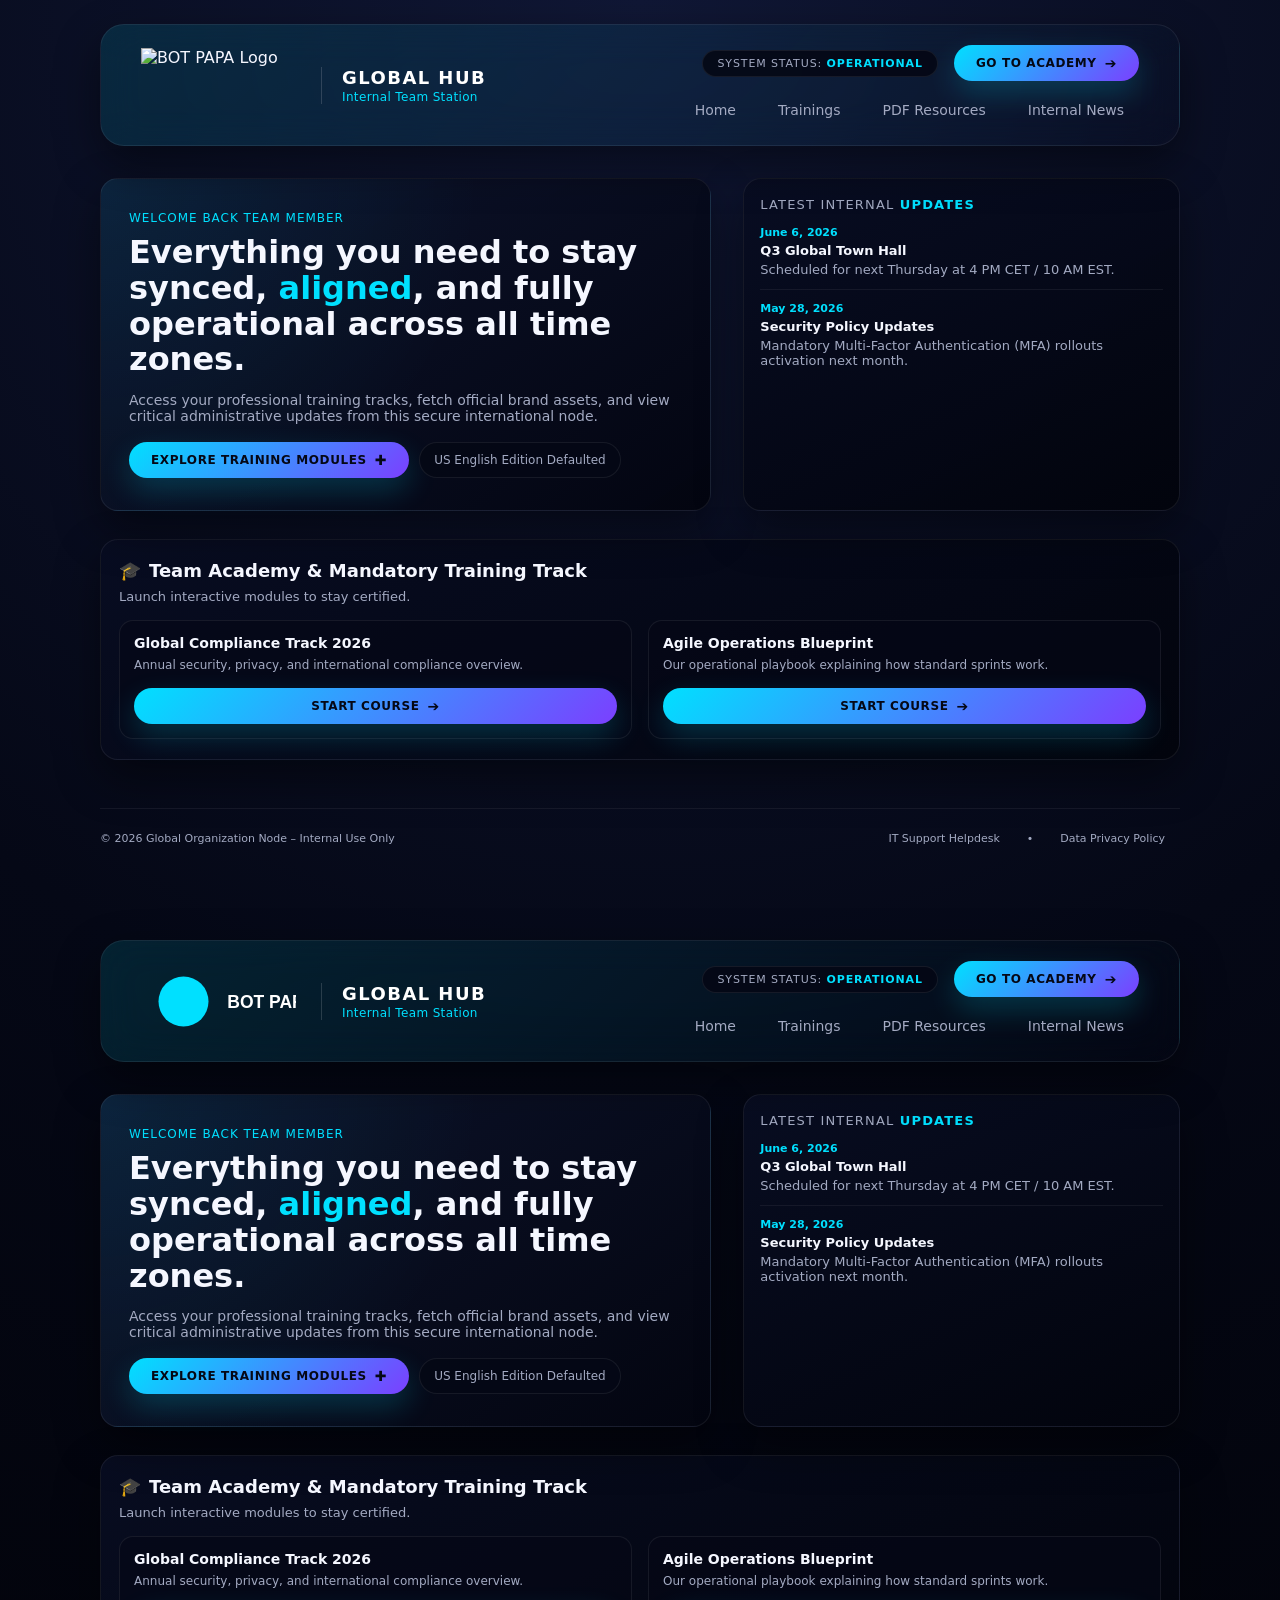
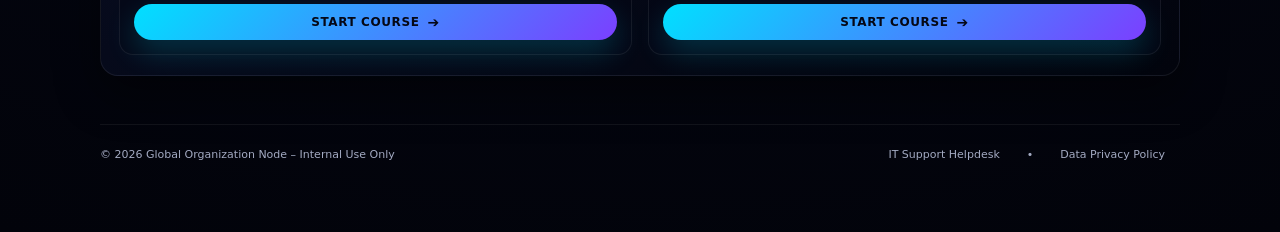
==== index.html @ cfbc8896 "Update index.html" ====
<!DOCTYPE html><!DOCTYPE html>
<html lang="de">
<head>
  <meta charset="UTF-8" />
  <meta name="viewport" content="width=device-width, initial-scale=1" />
  <title>Global Team Hub | Intranet</title>
  
  <style>
    :root {
      --bg: #050816;
      --bg-soft: #0b1020;
      --accent: #00e0ff;
      --accent-soft: rgba(0, 224, 255, 0.12);
      --text: #f5f7ff;
      --muted: #a3aac2;
      --shadow-soft: 0 18px 45px rgba(0, 0, 0, 0.45);
      --radius-lg: 18px;
      --radius-full: 999px;
      --border-soft: 1px solid rgba(255, 255, 255, 0.07);
      --font-sans: system-ui, -apple-system, BlinkMacSystemFont, "SF Pro Text", "Segoe UI", sans-serif;
    }

    * { box-sizing: border-box; }

    body {
      margin: 0;
      font-family: var(--font-sans);
      background: radial-gradient(circle at top, #101735 0, #050816 55%, #02030a 100%);
      color: var(--text);
      -webkit-font-smoothing: antialiased;
    }

    a {
      color: var(--accent);
      text-decoration: none;
    }
    a:hover {
      text-decoration: underline;
    }

    .page {
      max-width: 1120px;
      margin: 0 auto;
      padding: 24px 20px 64px;
    }

    /* --- STICKY HEADER --- */
    header {
      display: flex;
      align-items: center;
      justify-content: space-between;
      gap: 32px;
      min-height: 110px; 
      padding: 20px 40px; 
      margin-bottom: 32px;
      border-radius: 24px;
      border: var(--border-soft);
      background: linear-gradient(135deg, rgba(0, 224, 255, 0.12), transparent);
      backdrop-filter: blur(20px);
      box-shadow: var(--shadow-soft);
      position: sticky;
      top: 16px;
      z-index: 10;
    }

    .brand {
      display: flex;
      align-items: center;
      gap: 24px;
    }

    /* Logo-Container optimiert für die transparente PNG-Datei */
    .brand-mark {
      height: 65px;   
      display: flex;
      align-items: center;
      justify-content: center;
      flex-shrink: 0;
    }

    .brand-mark img {
      height: 100%;
      width: auto;
      object-fit: contain; 
      display: block;
    }

    .brand-text-block {
      display: flex;
      flex-direction: column;
      gap: 2px;
      border-left: 1px solid rgba(255, 255, 255, 0.15);
      padding-left: 24px;
    }

    .brand-text-title {
      font-weight: 800;
      letter-spacing: 0.08em;
      text-transform: uppercase;
      font-size: 18px;
      color: #ffffff;
    }

    .brand-text-sub {
      font-size: 12px;
      color: var(--accent);
      letter-spacing: 0.03em;
    }

    .header-right {
      display: flex;
      flex-direction: column;
      align-items: flex-end;
      gap: 14px;
      flex: 1;
    }

    .header-top-row, .header-bottom-row {
      display: flex;
      align-items: center;
      justify-content: flex-end;
      gap: 16px;
      width: 100%;
    }

    .pill {
      border-radius: var(--radius-full);
      padding: 6px 14px;
      font-size: 11px;
      text-transform: uppercase;
      letter-spacing: 0.08em;
      border: var(--border-soft);
      color: var(--muted);
      background: rgba(5, 8, 22, 0.9);
      white-space: nowrap;
    }

    .pill strong {
      color: var(--accent);
    }

    .nav-links {
      display: flex;
      align-items: center;
      gap: 12px;
      font-size: 14px;
    }

    .nav-links a {
      color: var(--muted);
      text-decoration: none;
      padding: 6px 14px;
      border-radius: 999px;
      border: 1px solid transparent;
      transition: all 0.2s ease;
    }

    .nav-links a:hover {
      border-color: rgba(0, 224, 255, 0.3);
      background: rgba(0, 224, 255, 0.08);
      color: #ffffff;
    }

    .btn-primary {
      border-radius: var(--radius-full);
      padding: 10px 22px;
      border: none;
      outline: none;
      cursor: pointer;
      font-size: 12px;
      font-weight: 700;
      letter-spacing: 0.05em;
      text-transform: uppercase;
      background: linear-gradient(135deg, #00e0ff, #7b3fff);
      color: #050816;
      box-shadow: 0 12px 30px rgba(0, 224, 255, 0.2);
      display: inline-flex;
      align-items: center;
      gap: 8px;
      white-space: nowrap;
      transition: transform 0.2s, filter 0.2s;
    }

    .btn-primary span { font-size: 14px; }

    .btn-primary:hover {
      filter: brightness(1.1);
      transform: translateY(-1px);
      text-decoration: none;
    }

    .btn-secondary {
      border-radius: var(--radius-full);
      padding: 8px 14px;
      font-size: 12px;
      border: var(--border-soft);
      color: var(--muted);
      background: rgba(5, 8, 22, 0.9);
      display: inline-flex;
      align-items: center;
      gap: 6px;
    }

    /* --- LAYOUT GRID --- */
    .grid {
      display: grid;
      grid-template-columns: minmax(0, 1.4fr) minmax(0, 1fr);
      gap: 32px;
      align-items: stretch;
    }

    .hero {
      padding: 32px 28px;
      border-radius: var(--radius-lg);
      border: var(--border-soft);
      background: radial-gradient(circle at top left, rgba(0, 224, 255, 0.08), transparent 55%),
        linear-gradient(145deg, rgba(14, 21, 47, 0.95), rgba(3, 5, 16, 0.98));
      box-shadow: var(--shadow-soft);
    }

    .hero-kicker {
      font-size: 12px;
      text-transform: uppercase;
      letter-spacing: 0.08em;
      color: var(--accent);
      margin-bottom: 10px;
    }

    .hero-title {
      font-size: clamp(26px, 3.1vw, 32px);
      line-height: 1.12;
      margin: 0 0 12px;
    }

    .hero-title span { color: var(--accent); }

    .hero-sub {
      font-size: 14px;
      color: var(--muted);
      max-width: 580px;
      margin-bottom: 18px;
    }

    .hero-actions {
      display: flex;
      flex-wrap: wrap;
      gap: 10px;
    }

    .card {
      padding: 18px 16px;
      border-radius: var(--radius-lg);
      border: var(--border-soft);
      background: linear-gradient(155deg, rgba(8, 13, 34, 0.97), rgba(2, 4, 13, 0.98));
      box-shadow: var(--shadow-soft);
      font-size: 13px;
    }

    .card-title {
      font-size: 13px;
      text-transform: uppercase;
      letter-spacing: 0.09em;
      color: var(--muted);
      margin-bottom: 14px;
    }

    .card-title strong { color: var(--accent); }

    .news-item {
      border-bottom: 1px solid rgba(255, 255, 255, 0.06);
      padding-bottom: 12px;
      margin-bottom: 12px;
    }

    .news-item:last-child {
      border-bottom: none;
      padding-bottom: 0;
      margin-bottom: 0;
    }

    .news-date {
      font-size: 11px;
      color: var(--accent);
      margin-bottom: 4px;
      font-weight: 600;
    }

    .section {
      margin-top: 28px;
      padding: 20px 18px;
      border-radius: var(--radius-lg);
      border: var(--border-soft);
      background: linear-gradient(155deg, rgba(8, 13, 34, 0.95), rgba(2, 4, 13, 0.98));
      box-shadow: var(--shadow-soft);
      font-size: 14px;
    }

    .section h2 {
      margin-top: 0;
      margin-bottom: 8px;
      font-size: 18px;
      display: flex;
      align-items: center;
      gap: 8px;
    }

    .section p.section-intro {
      margin: 0 0 16px;
      color: var(--muted);
      font-size: 13px;
    }

    .section-grid {
      display: grid;
      grid-template-columns: repeat(auto-fit, minmax(240px, 1fr));
      gap: 16px;
      margin-top: 12px;
    }

    .content-box {
      background: rgba(5, 8, 22, 0.6);
      border: var(--border-soft);
      padding: 14px;
      border-radius: calc(var(--radius-lg) - 4px);
      display: flex;
      flex-direction: column;
      justify-content: space-between;
    }

    .content-box h3 {
      font-size: 14px;
      margin: 0 0 6px 0;
      color: var(--text);
    }

    .content-box p {
      font-size: 12px;
      color: var(--muted);
      margin: 0 0 14px 0;
      line-height: 1.4;
    }

    footer {
      margin-top: 48px;
      padding-top: 16px;
      border-top: 1px solid rgba(255, 255, 255, 0.06);
      font-size: 11px;
      color: var(--muted);
      display: flex;
      flex-wrap: wrap;
      gap: 10px;
      justify-content: space-between;
      align-items: center;
    }

    @media (max-width: 900px) {
      header {
        position: static;
        min-height: auto;
        flex-direction: column;
        align-items: flex-start;
        padding: 24px;
        border-radius: 18px;
      }
      .brand {
        width: 100%;
        justify-content: flex-start;
      }
      .brand-text-block {
        border-left: none;
        padding-left: 0;
        margin-top: 8px;
      }
      .grid { grid-template-columns: minmax(0, 1fr); }
      .header-right {
        align-items: flex-start;
        width: 100%;
      }
      .header-top-row, .header-bottom-row {
        justify-content: flex-start;
        flex-wrap: wrap;
        row-gap: 8px;
      }
      .nav-links { flex-wrap: wrap; }
    }
  </style>
</head>
<body>

  <div class="page">
    
    <header>
      <div class="brand">
        <div class="brand-mark">
          <img src="BOT_PAPA-removebg.png" alt="BOT PAPA Logo" />
        </div>
        <div class="brand-text-block">
          <div class="brand-text-title">Global Hub</div>
          <div class="brand-text-sub">Internal Team Station</div>
        </div>
      </div>
      <div class="header-right">
        <div class="header-top-row">
          <div class="pill">
            System Status: <strong>Operational</strong>
          </div>
          <a href="#trainings" class="btn-primary">
            Go to Academy <span>➔</span>
          </a>
        </div>
        <div class="header-bottom-row">
          <nav class="nav-links">
            <a href="#welcome">Home</a>
            <a href="#trainings">Trainings</a>
            <a href="#handouts">PDF Resources</a>
            <a href="#news">Internal News</a>
          </nav>
        </div>
      </div>
    </header>

    <main class="grid" id="welcome">
      <section class="hero">
        <div class="hero-kicker">Welcome Back Team Member</div>
        <h1 class="hero-title">
          Everything you need to stay synced, <span>aligned</span>, and fully operational across all time zones.
        </h1>
        <p class="hero-sub">
          Access your professional training tracks, fetch official brand assets, and view critical administrative updates from this secure international node.
        </p>
        <div class="hero-actions">
          <a href="#trainings" class="btn-primary">
            Explore Training Modules <span>✚</span>
          </a>
          <div class="btn-secondary">
            US English Edition Defaulted
          </div>
        </div>
      </section>

      <aside id="news" class="card">
        <div class="card-title">Latest Internal <strong>Updates</strong></div>
        <div class="news-item">
          <div class="news-date">June 6, 2026</div>
          <p style="margin: 0; color: var(--text); font-weight: 600;">Q3 Global Town Hall</p>
          <p style="color: var(--muted); margin: 4px 0 0 0;">Scheduled for next Thursday at 4 PM CET / 10 AM EST.</p>
        </div>
        <div class="news-item">
          <div class="news-date">May 28, 2026</div>
          <p style="margin: 0; color: var(--text); font-weight: 600;">Security Policy Updates</p>
          <p style="color: var(--muted); margin: 4px 0 0 0;">Mandatory Multi-Factor Authentication (MFA) rollouts activation next month.</p>
        </div>
      </aside>
    </main>

    <section class="section" id="trainings">
      <h2><span>🎓</span> Team Academy &amp; Mandatory Training Track</h2>
      <p class="section-intro">Launch interactive modules to stay certified.</p>
      <div class="section-grid">
        <div class="content-box">
          <div>
            <h3>Global Compliance Track 2026</h3>
            <p>Annual security, privacy, and international compliance overview.</p>
          </div>
          <a href="#" class="btn-primary" style="justify-content: center;">Start Course <span>➔</span></a>
        </div>
        <div class="content-box">
          <div>
            <h3>Agile Operations Blueprint</h3>
            <p>Our operational playbook explaining how standard sprints work.</p>
          </div>
          <a href="#" class="btn-primary" style="justify-content: center;">Start Course <span>➔</span></a>
        </div>
      </div>
    </section>

    <footer>
      <div>© 2026 Global Organization Node – Internal Use Only</div>
      <div class="nav-links" style="font-size: 11px;">
        <a href="#">IT Support Helpdesk</a>
        <span>•</span>
        <a href="#">Data Privacy Policy</a>
      </div>
    </footer>
  </div>

</body>
</html>
<html lang="de">
<head>
  <meta charset="UTF-8" />
  <meta name="viewport" content="width=device-width, initial-scale=1" />
  <title>Global Team Hub | Intranet</title>
  
  <style>
    :root {
      --bg: #050816;
      --bg-soft: #0b1020;
      --accent: #00e0ff;
      --accent-soft: rgba(0, 224, 255, 0.12);
      --text: #f5f7ff;
      --muted: #a3aac2;
      --shadow-soft: 0 18px 45px rgba(0, 0, 0, 0.45);
      --radius-lg: 18px;
      --radius-full: 999px;
      --border-soft: 1px solid rgba(255, 255, 255, 0.07);
      --font-sans: system-ui, -apple-system, BlinkMacSystemFont, "SF Pro Text", "Segoe UI", sans-serif;
    }

    * { box-sizing: border-box; }

    body {
      margin: 0;
      font-family: var(--font-sans);
      background: radial-gradient(circle at top, #101735 0, #050816 55%, #02030a 100%);
      color: var(--text);
      -webkit-font-smoothing: antialiased;
    }

    a {
      color: var(--accent);
      text-decoration: none;
    }
    a:hover {
      text-decoration: underline;
    }

    .page {
      max-width: 1120px;
      margin: 0 auto;
      padding: 24px 20px 64px;
    }

    /* --- MASSIVER STICKY HEADER --- */
    header {
      display: flex;
      align-items: center;
      justify-content: space-between;
      gap: 32px;
      min-height: 120px; 
      padding: 20px 40px; 
      margin-bottom: 32px;
      border-radius: 24px;
      border: var(--border-soft);
      background: linear-gradient(135deg, rgba(0, 224, 255, 0.12), transparent);
      backdrop-filter: blur(20px);
      box-shadow: var(--shadow-soft);
      position: sticky;
      top: 16px;
      z-index: 10;
    }

    .brand {
      display: flex;
      align-items: center;
      gap: 20px;
    }

    /* Neu strukturierter Logo-Container ohne weiße Hintergrund-Box */
    .brand-mark {
      width: 160px;   
      height: 75px;   
      display: flex;
      align-items: center;
      justify-content: center;
      overflow: hidden;
      flex-shrink: 0;
    }

    .brand-mark img {
      width: 100%;
      height: 100%;
      object-fit: contain; 
      display: block;
    }

    .brand-text-block {
      display: flex;
      flex-direction: column;
      gap: 2px;
      border-left: 1px solid rgba(255, 255, 255, 0.15);
      padding-left: 20px;
    }

    .brand-text-title {
      font-weight: 800;
      letter-spacing: 0.08em;
      text-transform: uppercase;
      font-size: 18px;
      color: #ffffff;
    }

    .brand-text-sub {
      font-size: 12px;
      color: var(--accent);
      letter-spacing: 0.03em;
    }

    .header-right {
      display: flex;
      flex-direction: column;
      align-items: flex-end;
      gap: 14px;
      flex: 1;
    }

    .header-top-row, .header-bottom-row {
      display: flex;
      align-items: center;
      justify-content: flex-end;
      gap: 16px;
      width: 100%;
    }

    .pill {
      border-radius: var(--radius-full);
      padding: 6px 14px;
      font-size: 11px;
      text-transform: uppercase;
      letter-spacing: 0.08em;
      border: var(--border-soft);
      color: var(--muted);
      background: rgba(5, 8, 22, 0.9);
      white-space: nowrap;
    }

    .pill strong {
      color: var(--accent);
    }

    .nav-links {
      display: flex;
      align-items: center;
      gap: 12px;
      font-size: 14px;
    }

    .nav-links a {
      color: var(--muted);
      text-decoration: none;
      padding: 6px 14px;
      border-radius: 999px;
      border: 1px solid transparent;
      transition: all 0.2s ease;
    }

    .nav-links a:hover {
      border-color: rgba(0, 224, 255, 0.3);
      background: rgba(0, 224, 255, 0.08);
      color: #ffffff;
    }

    .btn-primary {
      border-radius: var(--radius-full);
      padding: 10px 22px;
      border: none;
      outline: none;
      cursor: pointer;
      font-size: 12px;
      font-weight: 700;
      letter-spacing: 0.05em;
      text-transform: uppercase;
      background: linear-gradient(135deg, #00e0ff, #7b3fff);
      color: #050816;
      box-shadow: 0 12px 30px rgba(0, 224, 255, 0.2);
      display: inline-flex;
      align-items: center;
      gap: 8px;
      white-space: nowrap;
      transition: transform 0.2s, filter 0.2s;
    }

    .btn-primary span { font-size: 14px; }

    .btn-primary:hover {
      filter: brightness(1.1);
      transform: translateY(-1px);
      text-decoration: none;
    }

    .btn-secondary {
      border-radius: var(--radius-full);
      padding: 8px 14px;
      font-size: 12px;
      border: var(--border-soft);
      color: var(--muted);
      background: rgba(5, 8, 22, 0.9);
      display: inline-flex;
      align-items: center;
      gap: 6px;
    }

    /* --- LAYOUT GRID --- */
    .grid {
      display: grid;
      grid-template-columns: minmax(0, 1.4fr) minmax(0, 1fr);
      gap: 32px;
      align-items: stretch;
    }

    .hero {
      padding: 32px 28px;
      border-radius: var(--radius-lg);
      border: var(--border-soft);
      background: radial-gradient(circle at top left, rgba(0, 224, 255, 0.08), transparent 55%),
        linear-gradient(145deg, rgba(14, 21, 47, 0.95), rgba(3, 5, 16, 0.98));
      box-shadow: var(--shadow-soft);
    }

    .hero-kicker {
      font-size: 12px;
      text-transform: uppercase;
      letter-spacing: 0.08em;
      color: var(--accent);
      margin-bottom: 10px;
    }

    .hero-title {
      font-size: clamp(26px, 3.1vw, 32px);
      line-height: 1.12;
      margin: 0 0 12px;
    }

    .hero-title span { color: var(--accent); }

    .hero-sub {
      font-size: 14px;
      color: var(--muted);
      max-width: 580px;
      margin-bottom: 18px;
    }

    .hero-actions {
      display: flex;
      flex-wrap: wrap;
      gap: 10px;
    }

    .card {
      padding: 18px 16px;
      border-radius: var(--radius-lg);
      border: var(--border-soft);
      background: linear-gradient(155deg, rgba(8, 13, 34, 0.97), rgba(2, 4, 13, 0.98));
      box-shadow: var(--shadow-soft);
      font-size: 13px;
    }

    .card-title {
      font-size: 13px;
      text-transform: uppercase;
      letter-spacing: 0.09em;
      color: var(--muted);
      margin-bottom: 14px;
    }

    .card-title strong { color: var(--accent); }

    .news-item {
      border-bottom: 1px solid rgba(255, 255, 255, 0.06);
      padding-bottom: 12px;
      margin-bottom: 12px;
    }

    .news-item:last-child {
      border-bottom: none;
      padding-bottom: 0;
      margin-bottom: 0;
    }

    .news-date {
      font-size: 11px;
      color: var(--accent);
      margin-bottom: 4px;
      font-weight: 600;
    }

    .section {
      margin-top: 28px;
      padding: 20px 18px;
      border-radius: var(--radius-lg);
      border: var(--border-soft);
      background: linear-gradient(155deg, rgba(8, 13, 34, 0.95), rgba(2, 4, 13, 0.98));
      box-shadow: var(--shadow-soft);
      font-size: 14px;
    }

    .section h2 {
      margin-top: 0;
      margin-bottom: 8px;
      font-size: 18px;
      display: flex;
      align-items: center;
      gap: 8px;
    }

    .section p.section-intro {
      margin: 0 0 16px;
      color: var(--muted);
      font-size: 13px;
    }

    .section-grid {
      display: grid;
      grid-template-columns: repeat(auto-fit, minmax(240px, 1fr));
      gap: 16px;
      margin-top: 12px;
    }

    .content-box {
      background: rgba(5, 8, 22, 0.6);
      border: var(--border-soft);
      padding: 14px;
      border-radius: calc(var(--radius-lg) - 4px);
      display: flex;
      flex-direction: column;
      justify-content: space-between;
    }

    .content-box h3 {
      font-size: 14px;
      margin: 0 0 6px 0;
      color: var(--text);
    }

    .content-box p {
      font-size: 12px;
      color: var(--muted);
      margin: 0 0 14px 0;
      line-height: 1.4;
    }

    footer {
      margin-top: 48px;
      padding-top: 16px;
      border-top: 1px solid rgba(255, 255, 255, 0.06);
      font-size: 11px;
      color: var(--muted);
      display: flex;
      flex-wrap: wrap;
      gap: 10px;
      justify-content: space-between;
      align-items: center;
    }

    @media (max-width: 900px) {
      header {
        position: static;
        min-height: auto;
        flex-direction: column;
        align-items: flex-start;
        padding: 24px;
        border-radius: 18px;
      }
      .brand {
        width: 100%;
        justify-content: flex-start;
      }
      .brand-text-block {
        border-left: none;
        padding-left: 0;
      }
      .grid { grid-template-columns: minmax(0, 1fr); }
      .header-right {
        align-items: flex-start;
        width: 100%;
      }
      .header-top-row, .header-bottom-row {
        justify-content: flex-start;
        flex-wrap: wrap;
        row-gap: 8px;
      }
      .nav-links { flex-wrap: wrap; }
    }
  </style>
</head>
<body>

  <div class="page">
    
    <header>
      <div class="brand">
        <div class="brand-mark">
          <img src="BOT_PAPA-removebg.png" onerror="this.onerror=null; this.src='data:image/svg+xml;utf8,<svg xmlns=\'http://www.w3.org/2000/svg\' viewBox=\'0 0 120 60\'><circle cx=\'30\' cy=\'30\' r=\'20\' fill=\'%2300e0ff\'/><text x=\'65\' y=\'35\' font-family=\'sans-serif\' font-size=\'14\' fill=\'%23ffffff\' font-weight=\'bold\'>BOT PAPA</text></svg>';" alt="BOT PAPA Logo" />
        </div>
        <div class="brand-text-block">
          <div class="brand-text-title">Global Hub</div>
          <div class="brand-text-sub">Internal Team Station</div>
        </div>
      </div>
      <div class="header-right">
        <div class="header-top-row">
          <div class="pill">
            System Status: <strong>Operational</strong>
          </div>
          <a href="#trainings" class="btn-primary">
            Go to Academy <span>➔</span>
          </a>
        </div>
        <div class="header-bottom-row">
          <nav class="nav-links">
            <a href="#welcome">Home</a>
            <a href="#trainings">Trainings</a>
            <a href="#handouts">PDF Resources</a>
            <a href="#news">Internal News</a>
          </nav>
        </div>
      </div>
    </header>

    <main class="grid" id="welcome">
      <section class="hero">
        <div class="hero-kicker">Welcome Back Team Member</div>
        <h1 class="hero-title">
          Everything you need to stay synced, <span>aligned</span>, and fully operational across all time zones.
        </h1>
        <p class="hero-sub">
          Access your professional training tracks, fetch official brand assets, and view critical administrative updates from this secure international node.
        </p>
        <div class="hero-actions">
          <a href="#trainings" class="btn-primary">
            Explore Training Modules <span>✚</span>
          </a>
          <div class="btn-secondary">
            US English Edition Defaulted
          </div>
        </div>
      </section>

      <aside id="news" class="card">
        <div class="card-title">Latest Internal <strong>Updates</strong></div>
        <div class="news-item">
          <div class="news-date">June 6, 2026</div>
          <p style="margin: 0; color: var(--text); font-weight: 600;">Q3 Global Town Hall</p>
          <p style="color: var(--muted); margin: 4px 0 0 0;">Scheduled for next Thursday at 4 PM CET / 10 AM EST.</p>
        </div>
        <div class="news-item">
          <div class="news-date">May 28, 2026</div>
          <p style="margin: 0; color: var(--text); font-weight: 600;">Security Policy Updates</p>
          <p style="color: var(--muted); margin: 4px 0 0 0;">Mandatory Multi-Factor Authentication (MFA) rollouts activation next month.</p>
        </div>
      </aside>
    </main>

    <section class="section" id="trainings">
      <h2><span>🎓</span> Team Academy &amp; Mandatory Training Track</h2>
      <p class="section-intro">Launch interactive modules to stay certified.</p>
      <div class="section-grid">
        <div class="content-box">
          <div>
            <h3>Global Compliance Track 2026</h3>
            <p>Annual security, privacy, and international compliance overview.</p>
          </div>
          <a href="#" class="btn-primary" style="justify-content: center;">Start Course <span>➔</span></a>
        </div>
        <div class="content-box">
          <div>
            <h3>Agile Operations Blueprint</h3>
            <p>Our operational playbook explaining how standard sprints work.</p>
          </div>
          <a href="#" class="btn-primary" style="justify-content: center;">Start Course <span>➔</span></a>
        </div>
      </div>
    </section>

    <footer>
      <div>© 2026 Global Organization Node – Internal Use Only</div>
      <div class="nav-links" style="font-size: 11px;">
        <a href="#">IT Support Helpdesk</a>
        <span>•</span>
        <a href="#">Data Privacy Policy</a>
      </div>
    </footer>
  </div>

</body>
</html>
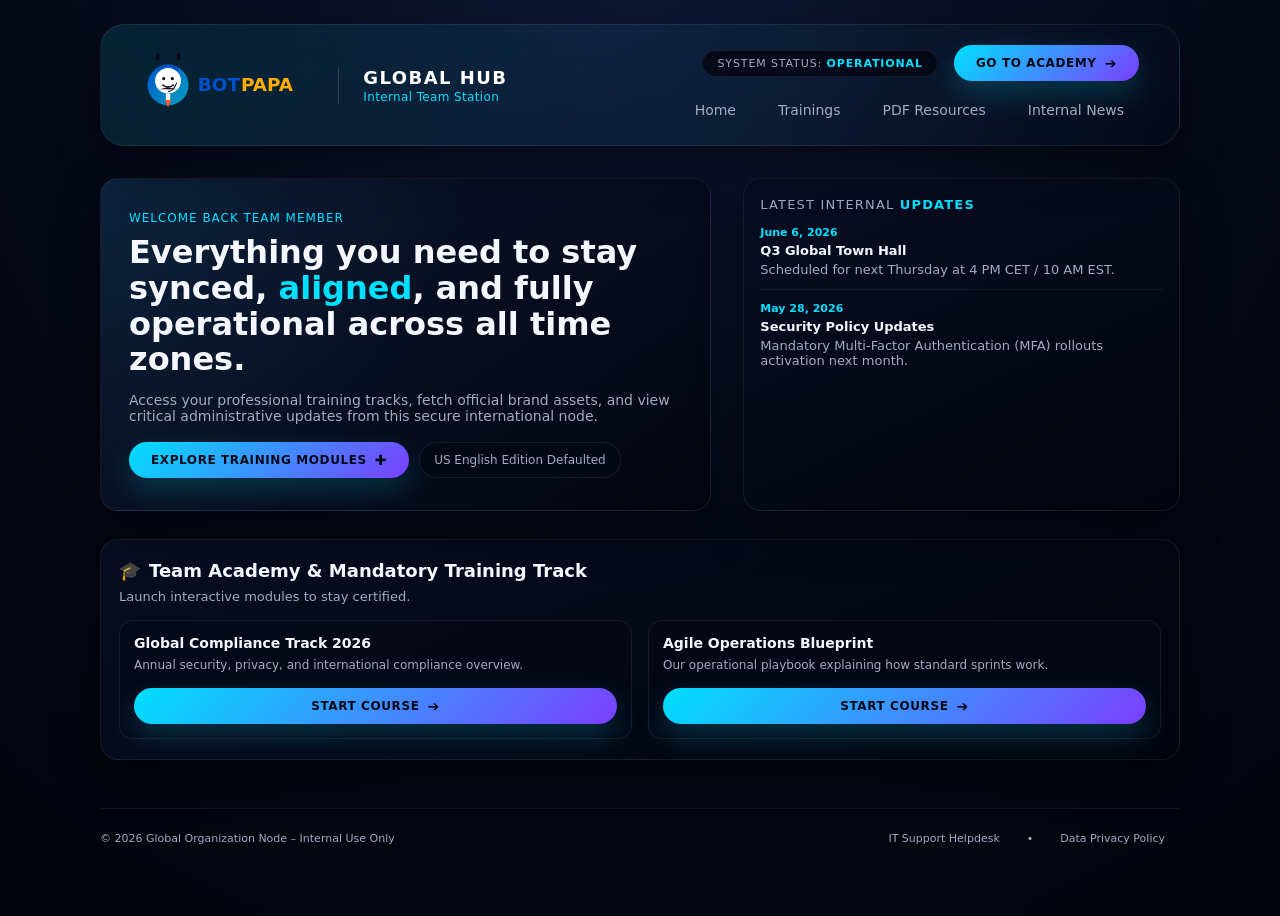
==== commit 90d6830d: "Fix HTML structure and update logo source Removed duplicate DOCTYPE declaration, updated logo image " ====
--- a/index.html
+++ b/index.html
@@ -1,4 +1,4 @@
-<!DOCTYPE html><!DOCTYPE html>
+<!DOCTYPE html>
 <html lang="de">
 <head>
   <meta charset="UTF-8" />
@@ -69,7 +69,7 @@
       gap: 24px;
     }
 
-    /* Logo-Container optimiert für die transparente PNG-Datei */
+    /* Logo-Container ohne Hintergrund-Box */
     .brand-mark {
       height: 65px;   
       display: flex;
@@ -392,7 +392,7 @@
     <header>
       <div class="brand">
         <div class="brand-mark">
-          <img src="BOT_PAPA-removebg.png" alt="BOT PAPA Logo" />
+          <img src="data:image/svg+xml;utf8,<svg xmlns='http://www.w3.org/2000/svg' viewBox='0 0 320 120' width='160' height='60'><defs><linearGradient id='grad' x1='0%' y1='0%' x2='100%' y2='100%'><stop offset='0%' stop-color='%230052cc'/><stop offset='100%' stop-color='%2300a3bf'/></linearGradient></defs><circle cx='50' cy='60' r='38' fill='url(%23grad)'/><circle cx='50' cy='52' r='24' fill='%23ffffff'/><circle cx='42' cy='48' r='3' fill='%23050816'/><circle cx='58' cy='48' r='3' fill='%23050816'/><path d='M40,60 Q50,68 60,60' fill='none' stroke='%23050816' stroke-width='3' stroke-linecap='round'/><path d='M32,32 L44,24 L56,24 L68,32' fill='none' stroke='%230052cc' stroke-width='5' stroke-linecap='round'/><rect x='28' cy='46' width='6' height='14' rx='3' fill='%23050816'/><rect x='66' cy='46' width='6' height='14' rx='3' fill='%23050816'/><path d='M66,56 Q60,72 50,72' fill='none' stroke='%23050816' stroke-width='2'/><path d='M34,68 Q50,62 66,68' fill='%23050816'/><rect x='46' y='76' width='8' height='12' fill='%23ffffff'/><polygon points='44,88 56,88 50,102' fill='%23ff5630'/><text x='105' y='72' font-family='system-ui, sans-serif' font-size='34' fill='%230052cc' font-weight='800'>BOT</text><text x='185' y='72' font-family='system-ui, sans-serif' font-size='34' fill='%23ffab00' font-weight='800'>PAPA</text></svg>" alt="BOT PAPA Logo" />
         </div>
         <div class="brand-text-block">
           <div class="brand-text-title">Global Hub</div>
@@ -486,491 +486,3 @@
 
 </body>
 </html>
-<html lang="de">
-<head>
-  <meta charset="UTF-8" />
-  <meta name="viewport" content="width=device-width, initial-scale=1" />
-  <title>Global Team Hub | Intranet</title>
-  
-  <style>
-    :root {
-      --bg: #050816;
-      --bg-soft: #0b1020;
-      --accent: #00e0ff;
-      --accent-soft: rgba(0, 224, 255, 0.12);
-      --text: #f5f7ff;
-      --muted: #a3aac2;
-      --shadow-soft: 0 18px 45px rgba(0, 0, 0, 0.45);
-      --radius-lg: 18px;
-      --radius-full: 999px;
-      --border-soft: 1px solid rgba(255, 255, 255, 0.07);
-      --font-sans: system-ui, -apple-system, BlinkMacSystemFont, "SF Pro Text", "Segoe UI", sans-serif;
-    }
-
-    * { box-sizing: border-box; }
-
-    body {
-      margin: 0;
-      font-family: var(--font-sans);
-      background: radial-gradient(circle at top, #101735 0, #050816 55%, #02030a 100%);
-      color: var(--text);
-      -webkit-font-smoothing: antialiased;
-    }
-
-    a {
-      color: var(--accent);
-      text-decoration: none;
-    }
-    a:hover {
-      text-decoration: underline;
-    }
-
-    .page {
-      max-width: 1120px;
-      margin: 0 auto;
-      padding: 24px 20px 64px;
-    }
-
-    /* --- MASSIVER STICKY HEADER --- */
-    header {
-      display: flex;
-      align-items: center;
-      justify-content: space-between;
-      gap: 32px;
-      min-height: 120px; 
-      padding: 20px 40px; 
-      margin-bottom: 32px;
-      border-radius: 24px;
-      border: var(--border-soft);
-      background: linear-gradient(135deg, rgba(0, 224, 255, 0.12), transparent);
-      backdrop-filter: blur(20px);
-      box-shadow: var(--shadow-soft);
-      position: sticky;
-      top: 16px;
-      z-index: 10;
-    }
-
-    .brand {
-      display: flex;
-      align-items: center;
-      gap: 20px;
-    }
-
-    /* Neu strukturierter Logo-Container ohne weiße Hintergrund-Box */
-    .brand-mark {
-      width: 160px;   
-      height: 75px;   
-      display: flex;
-      align-items: center;
-      justify-content: center;
-      overflow: hidden;
-      flex-shrink: 0;
-    }
-
-    .brand-mark img {
-      width: 100%;
-      height: 100%;
-      object-fit: contain; 
-      display: block;
-    }
-
-    .brand-text-block {
-      display: flex;
-      flex-direction: column;
-      gap: 2px;
-      border-left: 1px solid rgba(255, 255, 255, 0.15);
-      padding-left: 20px;
-    }
-
-    .brand-text-title {
-      font-weight: 800;
-      letter-spacing: 0.08em;
-      text-transform: uppercase;
-      font-size: 18px;
-      color: #ffffff;
-    }
-
-    .brand-text-sub {
-      font-size: 12px;
-      color: var(--accent);
-      letter-spacing: 0.03em;
-    }
-
-    .header-right {
-      display: flex;
-      flex-direction: column;
-      align-items: flex-end;
-      gap: 14px;
-      flex: 1;
-    }
-
-    .header-top-row, .header-bottom-row {
-      display: flex;
-      align-items: center;
-      justify-content: flex-end;
-      gap: 16px;
-      width: 100%;
-    }
-
-    .pill {
-      border-radius: var(--radius-full);
-      padding: 6px 14px;
-      font-size: 11px;
-      text-transform: uppercase;
-      letter-spacing: 0.08em;
-      border: var(--border-soft);
-      color: var(--muted);
-      background: rgba(5, 8, 22, 0.9);
-      white-space: nowrap;
-    }
-
-    .pill strong {
-      color: var(--accent);
-    }
-
-    .nav-links {
-      display: flex;
-      align-items: center;
-      gap: 12px;
-      font-size: 14px;
-    }
-
-    .nav-links a {
-      color: var(--muted);
-      text-decoration: none;
-      padding: 6px 14px;
-      border-radius: 999px;
-      border: 1px solid transparent;
-      transition: all 0.2s ease;
-    }
-
-    .nav-links a:hover {
-      border-color: rgba(0, 224, 255, 0.3);
-      background: rgba(0, 224, 255, 0.08);
-      color: #ffffff;
-    }
-
-    .btn-primary {
-      border-radius: var(--radius-full);
-      padding: 10px 22px;
-      border: none;
-      outline: none;
-      cursor: pointer;
-      font-size: 12px;
-      font-weight: 700;
-      letter-spacing: 0.05em;
-      text-transform: uppercase;
-      background: linear-gradient(135deg, #00e0ff, #7b3fff);
-      color: #050816;
-      box-shadow: 0 12px 30px rgba(0, 224, 255, 0.2);
-      display: inline-flex;
-      align-items: center;
-      gap: 8px;
-      white-space: nowrap;
-      transition: transform 0.2s, filter 0.2s;
-    }
-
-    .btn-primary span { font-size: 14px; }
-
-    .btn-primary:hover {
-      filter: brightness(1.1);
-      transform: translateY(-1px);
-      text-decoration: none;
-    }
-
-    .btn-secondary {
-      border-radius: var(--radius-full);
-      padding: 8px 14px;
-      font-size: 12px;
-      border: var(--border-soft);
-      color: var(--muted);
-      background: rgba(5, 8, 22, 0.9);
-      display: inline-flex;
-      align-items: center;
-      gap: 6px;
-    }
-
-    /* --- LAYOUT GRID --- */
-    .grid {
-      display: grid;
-      grid-template-columns: minmax(0, 1.4fr) minmax(0, 1fr);
-      gap: 32px;
-      align-items: stretch;
-    }
-
-    .hero {
-      padding: 32px 28px;
-      border-radius: var(--radius-lg);
-      border: var(--border-soft);
-      background: radial-gradient(circle at top left, rgba(0, 224, 255, 0.08), transparent 55%),
-        linear-gradient(145deg, rgba(14, 21, 47, 0.95), rgba(3, 5, 16, 0.98));
-      box-shadow: var(--shadow-soft);
-    }
-
-    .hero-kicker {
-      font-size: 12px;
-      text-transform: uppercase;
-      letter-spacing: 0.08em;
-      color: var(--accent);
-      margin-bottom: 10px;
-    }
-
-    .hero-title {
-      font-size: clamp(26px, 3.1vw, 32px);
-      line-height: 1.12;
-      margin: 0 0 12px;
-    }
-
-    .hero-title span { color: var(--accent); }
-
-    .hero-sub {
-      font-size: 14px;
-      color: var(--muted);
-      max-width: 580px;
-      margin-bottom: 18px;
-    }
-
-    .hero-actions {
-      display: flex;
-      flex-wrap: wrap;
-      gap: 10px;
-    }
-
-    .card {
-      padding: 18px 16px;
-      border-radius: var(--radius-lg);
-      border: var(--border-soft);
-      background: linear-gradient(155deg, rgba(8, 13, 34, 0.97), rgba(2, 4, 13, 0.98));
-      box-shadow: var(--shadow-soft);
-      font-size: 13px;
-    }
-
-    .card-title {
-      font-size: 13px;
-      text-transform: uppercase;
-      letter-spacing: 0.09em;
-      color: var(--muted);
-      margin-bottom: 14px;
-    }
-
-    .card-title strong { color: var(--accent); }
-
-    .news-item {
-      border-bottom: 1px solid rgba(255, 255, 255, 0.06);
-      padding-bottom: 12px;
-      margin-bottom: 12px;
-    }
-
-    .news-item:last-child {
-      border-bottom: none;
-      padding-bottom: 0;
-      margin-bottom: 0;
-    }
-
-    .news-date {
-      font-size: 11px;
-      color: var(--accent);
-      margin-bottom: 4px;
-      font-weight: 600;
-    }
-
-    .section {
-      margin-top: 28px;
-      padding: 20px 18px;
-      border-radius: var(--radius-lg);
-      border: var(--border-soft);
-      background: linear-gradient(155deg, rgba(8, 13, 34, 0.95), rgba(2, 4, 13, 0.98));
-      box-shadow: var(--shadow-soft);
-      font-size: 14px;
-    }
-
-    .section h2 {
-      margin-top: 0;
-      margin-bottom: 8px;
-      font-size: 18px;
-      display: flex;
-      align-items: center;
-      gap: 8px;
-    }
-
-    .section p.section-intro {
-      margin: 0 0 16px;
-      color: var(--muted);
-      font-size: 13px;
-    }
-
-    .section-grid {
-      display: grid;
-      grid-template-columns: repeat(auto-fit, minmax(240px, 1fr));
-      gap: 16px;
-      margin-top: 12px;
-    }
-
-    .content-box {
-      background: rgba(5, 8, 22, 0.6);
-      border: var(--border-soft);
-      padding: 14px;
-      border-radius: calc(var(--radius-lg) - 4px);
-      display: flex;
-      flex-direction: column;
-      justify-content: space-between;
-    }
-
-    .content-box h3 {
-      font-size: 14px;
-      margin: 0 0 6px 0;
-      color: var(--text);
-    }
-
-    .content-box p {
-      font-size: 12px;
-      color: var(--muted);
-      margin: 0 0 14px 0;
-      line-height: 1.4;
-    }
-
-    footer {
-      margin-top: 48px;
-      padding-top: 16px;
-      border-top: 1px solid rgba(255, 255, 255, 0.06);
-      font-size: 11px;
-      color: var(--muted);
-      display: flex;
-      flex-wrap: wrap;
-      gap: 10px;
-      justify-content: space-between;
-      align-items: center;
-    }
-
-    @media (max-width: 900px) {
-      header {
-        position: static;
-        min-height: auto;
-        flex-direction: column;
-        align-items: flex-start;
-        padding: 24px;
-        border-radius: 18px;
-      }
-      .brand {
-        width: 100%;
-        justify-content: flex-start;
-      }
-      .brand-text-block {
-        border-left: none;
-        padding-left: 0;
-      }
-      .grid { grid-template-columns: minmax(0, 1fr); }
-      .header-right {
-        align-items: flex-start;
-        width: 100%;
-      }
-      .header-top-row, .header-bottom-row {
-        justify-content: flex-start;
-        flex-wrap: wrap;
-        row-gap: 8px;
-      }
-      .nav-links { flex-wrap: wrap; }
-    }
-  </style>
-</head>
-<body>
-
-  <div class="page">
-    
-    <header>
-      <div class="brand">
-        <div class="brand-mark">
-          <img src="BOT_PAPA-removebg.png" onerror="this.onerror=null; this.src='data:image/svg+xml;utf8,<svg xmlns=\'http://www.w3.org/2000/svg\' viewBox=\'0 0 120 60\'><circle cx=\'30\' cy=\'30\' r=\'20\' fill=\'%2300e0ff\'/><text x=\'65\' y=\'35\' font-family=\'sans-serif\' font-size=\'14\' fill=\'%23ffffff\' font-weight=\'bold\'>BOT PAPA</text></svg>';" alt="BOT PAPA Logo" />
-        </div>
-        <div class="brand-text-block">
-          <div class="brand-text-title">Global Hub</div>
-          <div class="brand-text-sub">Internal Team Station</div>
-        </div>
-      </div>
-      <div class="header-right">
-        <div class="header-top-row">
-          <div class="pill">
-            System Status: <strong>Operational</strong>
-          </div>
-          <a href="#trainings" class="btn-primary">
-            Go to Academy <span>➔</span>
-          </a>
-        </div>
-        <div class="header-bottom-row">
-          <nav class="nav-links">
-            <a href="#welcome">Home</a>
-            <a href="#trainings">Trainings</a>
-            <a href="#handouts">PDF Resources</a>
-            <a href="#news">Internal News</a>
-          </nav>
-        </div>
-      </div>
-    </header>
-
-    <main class="grid" id="welcome">
-      <section class="hero">
-        <div class="hero-kicker">Welcome Back Team Member</div>
-        <h1 class="hero-title">
-          Everything you need to stay synced, <span>aligned</span>, and fully operational across all time zones.
-        </h1>
-        <p class="hero-sub">
-          Access your professional training tracks, fetch official brand assets, and view critical administrative updates from this secure international node.
-        </p>
-        <div class="hero-actions">
-          <a href="#trainings" class="btn-primary">
-            Explore Training Modules <span>✚</span>
-          </a>
-          <div class="btn-secondary">
-            US English Edition Defaulted
-          </div>
-        </div>
-      </section>
-
-      <aside id="news" class="card">
-        <div class="card-title">Latest Internal <strong>Updates</strong></div>
-        <div class="news-item">
-          <div class="news-date">June 6, 2026</div>
-          <p style="margin: 0; color: var(--text); font-weight: 600;">Q3 Global Town Hall</p>
-          <p style="color: var(--muted); margin: 4px 0 0 0;">Scheduled for next Thursday at 4 PM CET / 10 AM EST.</p>
-        </div>
-        <div class="news-item">
-          <div class="news-date">May 28, 2026</div>
-          <p style="margin: 0; color: var(--text); font-weight: 600;">Security Policy Updates</p>
-          <p style="color: var(--muted); margin: 4px 0 0 0;">Mandatory Multi-Factor Authentication (MFA) rollouts activation next month.</p>
-        </div>
-      </aside>
-    </main>
-
-    <section class="section" id="trainings">
-      <h2><span>🎓</span> Team Academy &amp; Mandatory Training Track</h2>
-      <p class="section-intro">Launch interactive modules to stay certified.</p>
-      <div class="section-grid">
-        <div class="content-box">
-          <div>
-            <h3>Global Compliance Track 2026</h3>
-            <p>Annual security, privacy, and international compliance overview.</p>
-          </div>
-          <a href="#" class="btn-primary" style="justify-content: center;">Start Course <span>➔</span></a>
-        </div>
-        <div class="content-box">
-          <div>
-            <h3>Agile Operations Blueprint</h3>
-            <p>Our operational playbook explaining how standard sprints work.</p>
-          </div>
-          <a href="#" class="btn-primary" style="justify-content: center;">Start Course <span>➔</span></a>
-        </div>
-      </div>
-    </section>
-
-    <footer>
-      <div>© 2026 Global Organization Node – Internal Use Only</div>
-      <div class="nav-links" style="font-size: 11px;">
-        <a href="#">IT Support Helpdesk</a>
-        <span>•</span>
-        <a href="#">Data Privacy Policy</a>
-      </div>
-    </footer>
-  </div>
-
-</body>
-</html>
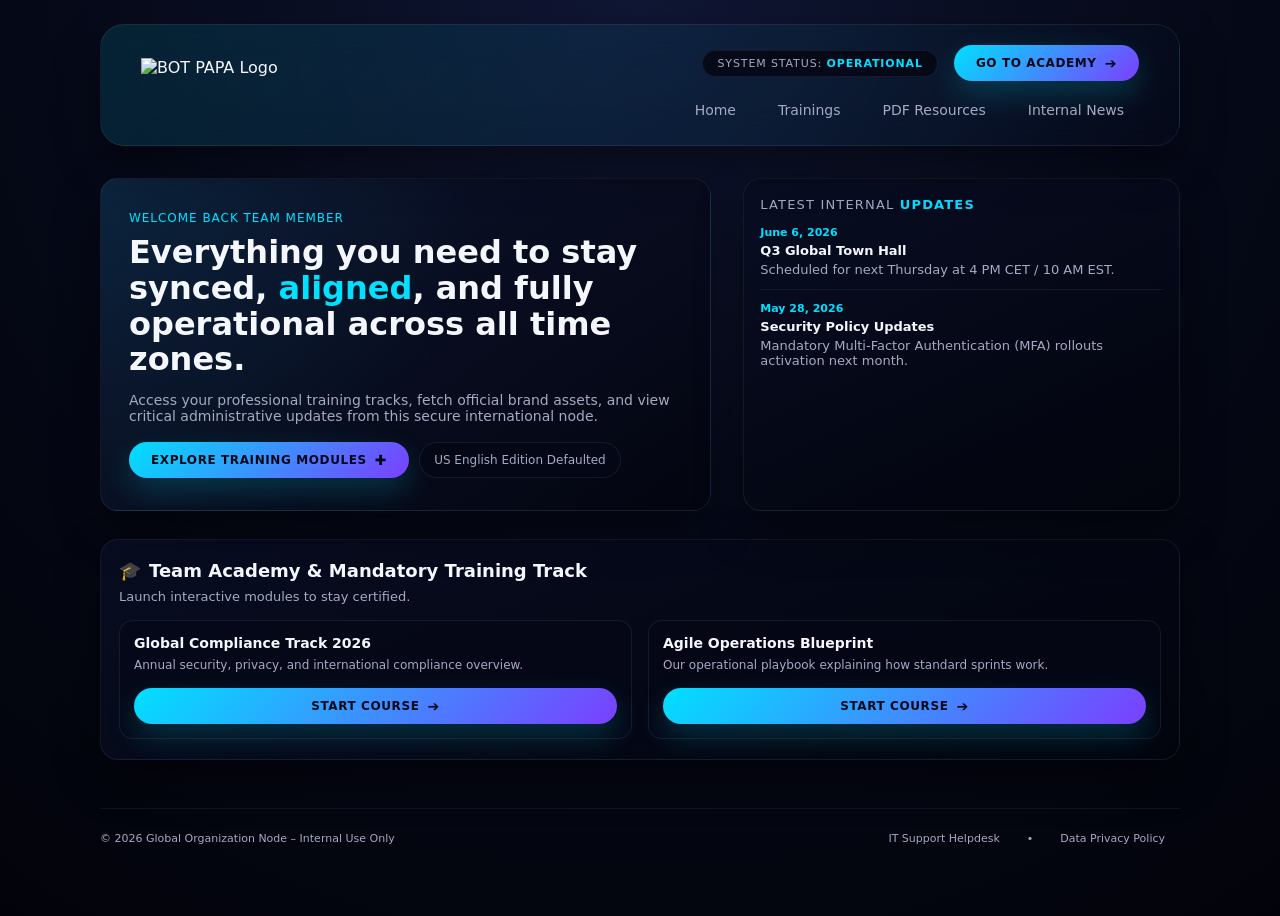
==== commit 231f17b7: "Refactor brand section in index.html Removed unnecessary brand text block and adjusted logo containe" ====
--- a/index.html
+++ b/index.html
@@ -66,45 +66,21 @@
     .brand {
       display: flex;
       align-items: center;
-      gap: 24px;
-    }
-
-    /* Logo-Container ohne Hintergrund-Box */
-    .brand-mark {
-      height: 65px;   
+    }
+
+    /* Professioneller Logo-Container: Keine Box, volle Transparenz */
+    .brand-logo-container {
+      height: 55px;   
       display: flex;
       align-items: center;
       justify-content: center;
-      flex-shrink: 0;
-    }
-
-    .brand-mark img {
+    }
+
+    .brand-logo-container img {
       height: 100%;
       width: auto;
       object-fit: contain; 
       display: block;
-    }
-
-    .brand-text-block {
-      display: flex;
-      flex-direction: column;
-      gap: 2px;
-      border-left: 1px solid rgba(255, 255, 255, 0.15);
-      padding-left: 24px;
-    }
-
-    .brand-text-title {
-      font-weight: 800;
-      letter-spacing: 0.08em;
-      text-transform: uppercase;
-      font-size: 18px;
-      color: #ffffff;
-    }
-
-    .brand-text-sub {
-      font-size: 12px;
-      color: var(--accent);
-      letter-spacing: 0.03em;
     }
 
     .header-right {
@@ -366,11 +342,6 @@
         width: 100%;
         justify-content: flex-start;
       }
-      .brand-text-block {
-        border-left: none;
-        padding-left: 0;
-        margin-top: 8px;
-      }
       .grid { grid-template-columns: minmax(0, 1fr); }
       .header-right {
         align-items: flex-start;
@@ -391,12 +362,8 @@
     
     <header>
       <div class="brand">
-        <div class="brand-mark">
-          <img src="data:image/svg+xml;utf8,<svg xmlns='http://www.w3.org/2000/svg' viewBox='0 0 320 120' width='160' height='60'><defs><linearGradient id='grad' x1='0%' y1='0%' x2='100%' y2='100%'><stop offset='0%' stop-color='%230052cc'/><stop offset='100%' stop-color='%2300a3bf'/></linearGradient></defs><circle cx='50' cy='60' r='38' fill='url(%23grad)'/><circle cx='50' cy='52' r='24' fill='%23ffffff'/><circle cx='42' cy='48' r='3' fill='%23050816'/><circle cx='58' cy='48' r='3' fill='%23050816'/><path d='M40,60 Q50,68 60,60' fill='none' stroke='%23050816' stroke-width='3' stroke-linecap='round'/><path d='M32,32 L44,24 L56,24 L68,32' fill='none' stroke='%230052cc' stroke-width='5' stroke-linecap='round'/><rect x='28' cy='46' width='6' height='14' rx='3' fill='%23050816'/><rect x='66' cy='46' width='6' height='14' rx='3' fill='%23050816'/><path d='M66,56 Q60,72 50,72' fill='none' stroke='%23050816' stroke-width='2'/><path d='M34,68 Q50,62 66,68' fill='%23050816'/><rect x='46' y='76' width='8' height='12' fill='%23ffffff'/><polygon points='44,88 56,88 50,102' fill='%23ff5630'/><text x='105' y='72' font-family='system-ui, sans-serif' font-size='34' fill='%230052cc' font-weight='800'>BOT</text><text x='185' y='72' font-family='system-ui, sans-serif' font-size='34' fill='%23ffab00' font-weight='800'>PAPA</text></svg>" alt="BOT PAPA Logo" />
-        </div>
-        <div class="brand-text-block">
-          <div class="brand-text-title">Global Hub</div>
-          <div class="brand-text-sub">Internal Team Station</div>
+        <div class="brand-logo-container">
+          <img src="BOT_PAPA-removebg.png" alt="BOT PAPA Logo" />
         </div>
       </div>
       <div class="header-right">
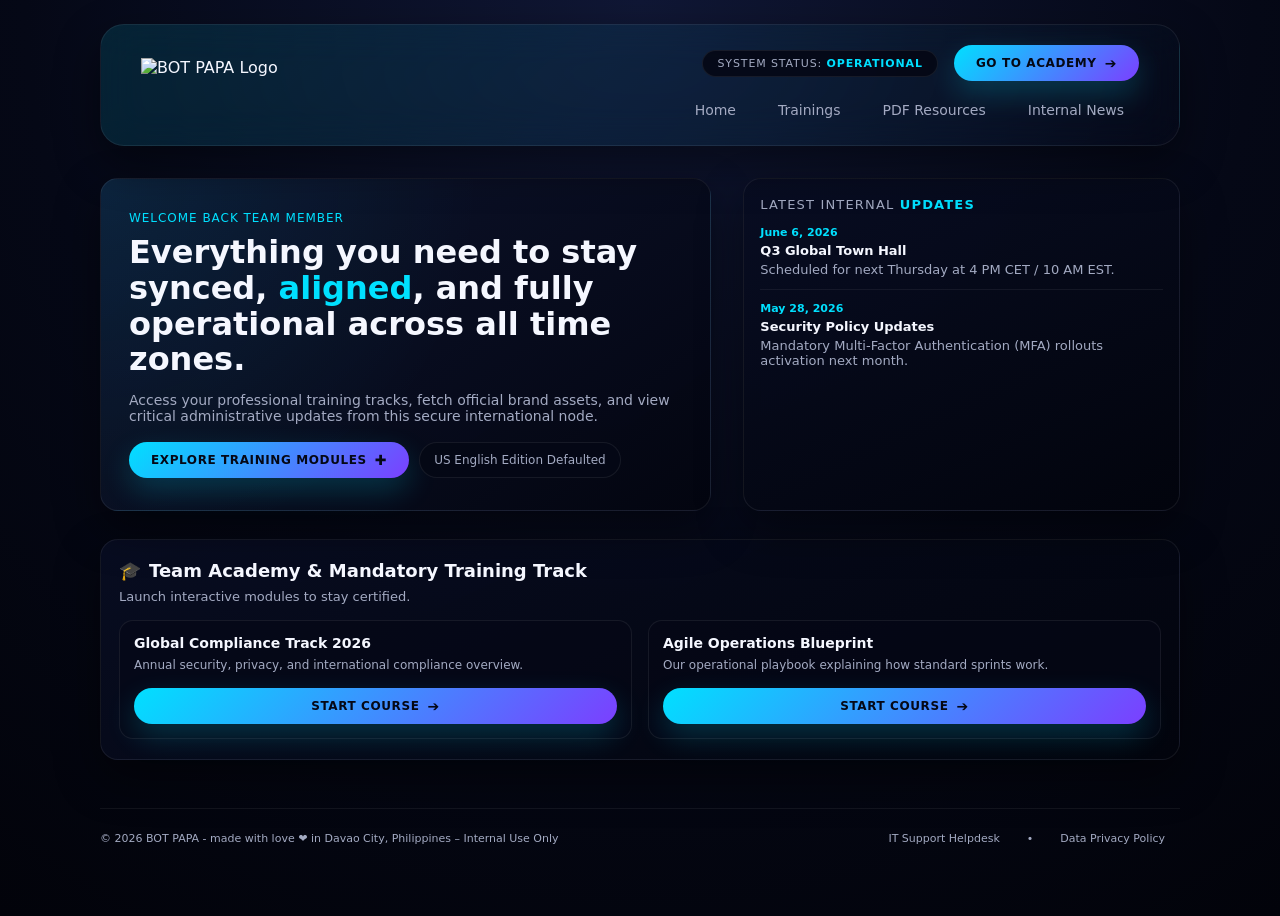
==== commit 70c8235c: "Update footer copyright text and branding" ====
--- a/index.html
+++ b/index.html
@@ -442,7 +442,7 @@
     </section>
 
     <footer>
-      <div>© 2026 Global Organization Node – Internal Use Only</div>
+      <div>© 2026 BOT PAPA - made with love ❤️ in Davao City, Philippines – Internal Use Only</div>
       <div class="nav-links" style="font-size: 11px;">
         <a href="#">IT Support Helpdesk</a>
         <span>•</span>
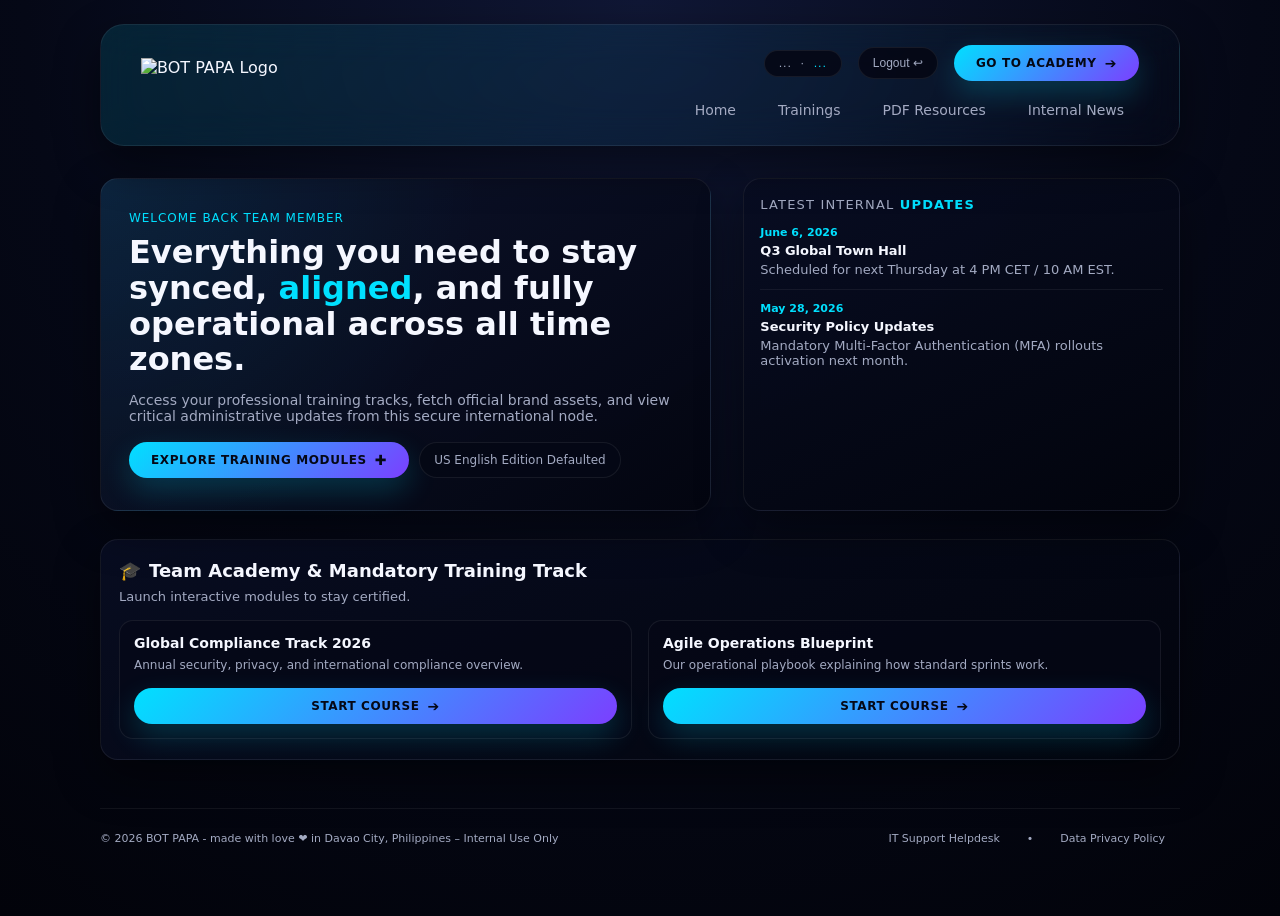
==== commit 8e81ea4c: "feat: intranet auth guard + user info + logout" ====
--- a/index.html
+++ b/index.html
@@ -355,6 +355,40 @@
       .nav-links { flex-wrap: wrap; }
     }
   </style>
+  <script src="https://cdn.jsdelivr.net/npm/@supabase/supabase-js@2"></script>
+  <script>
+    // ── Auth Guard ──────────────────────────────────────────
+    (async () => {
+      const { createClient } = supabase;
+      const sb = createClient('https://jvujmlssgnqawqqaeqnb.supabase.co', 'eyJhbGciOiJIUzI1NiIsInR5cCI6IkpXVCJ9.eyJpc3MiOiJzdXBhYmFzZSIsInJlZiI6Imp2dWptbHNzZ25xYXdxcWFlcW5iIiwicm9sZSI6ImFub24iLCJpYXQiOjE3Nzk5MzQwMzcsImV4cCI6MjA5NTUxMDAzN30.H604HEyX8ezyX41JMxT6JcZ1J4wlNBmo_u2LIT5KPiI');
+      const { data } = await sb.auth.getSession();
+      if (!data?.session) {
+        window.location.replace('login/index.html');
+        return;
+      }
+      // Profil prüfen
+      const { data: profile } = await sb
+        .from('intranet_profiles')
+        .select('full_name, role, active')
+        .single();
+      if (!profile?.active) {
+        await sb.auth.signOut();
+        window.location.replace('login/index.html');
+        return;
+      }
+      // Namen + Rolle in Header eintragen
+      const nameEl = document.getElementById('intranet-username');
+      if (nameEl) nameEl.textContent = profile.full_name || data.session.user.email;
+      const roleEl = document.getElementById('intranet-role');
+      if (roleEl) roleEl.textContent = profile.role;
+
+      // Logout
+      document.getElementById('logoutBtn')?.addEventListener('click', async () => {
+        await sb.auth.signOut();
+        window.location.replace('login/index.html');
+      });
+    })();
+  </script>
 </head>
 <body>
 
@@ -369,8 +403,11 @@
       <div class="header-right">
         <div class="header-top-row">
           <div class="pill">
-            System Status: <strong>Operational</strong>
+            <span id="intranet-username">...</span> &nbsp;·&nbsp; <span id="intranet-role" style="color:var(--accent)">...</span>
           </div>
+          <button id="logoutBtn" class="btn-secondary" style="cursor:pointer;">
+            Logout ↩
+          </button>
           <a href="#trainings" class="btn-primary">
             Go to Academy <span>➔</span>
           </a>
